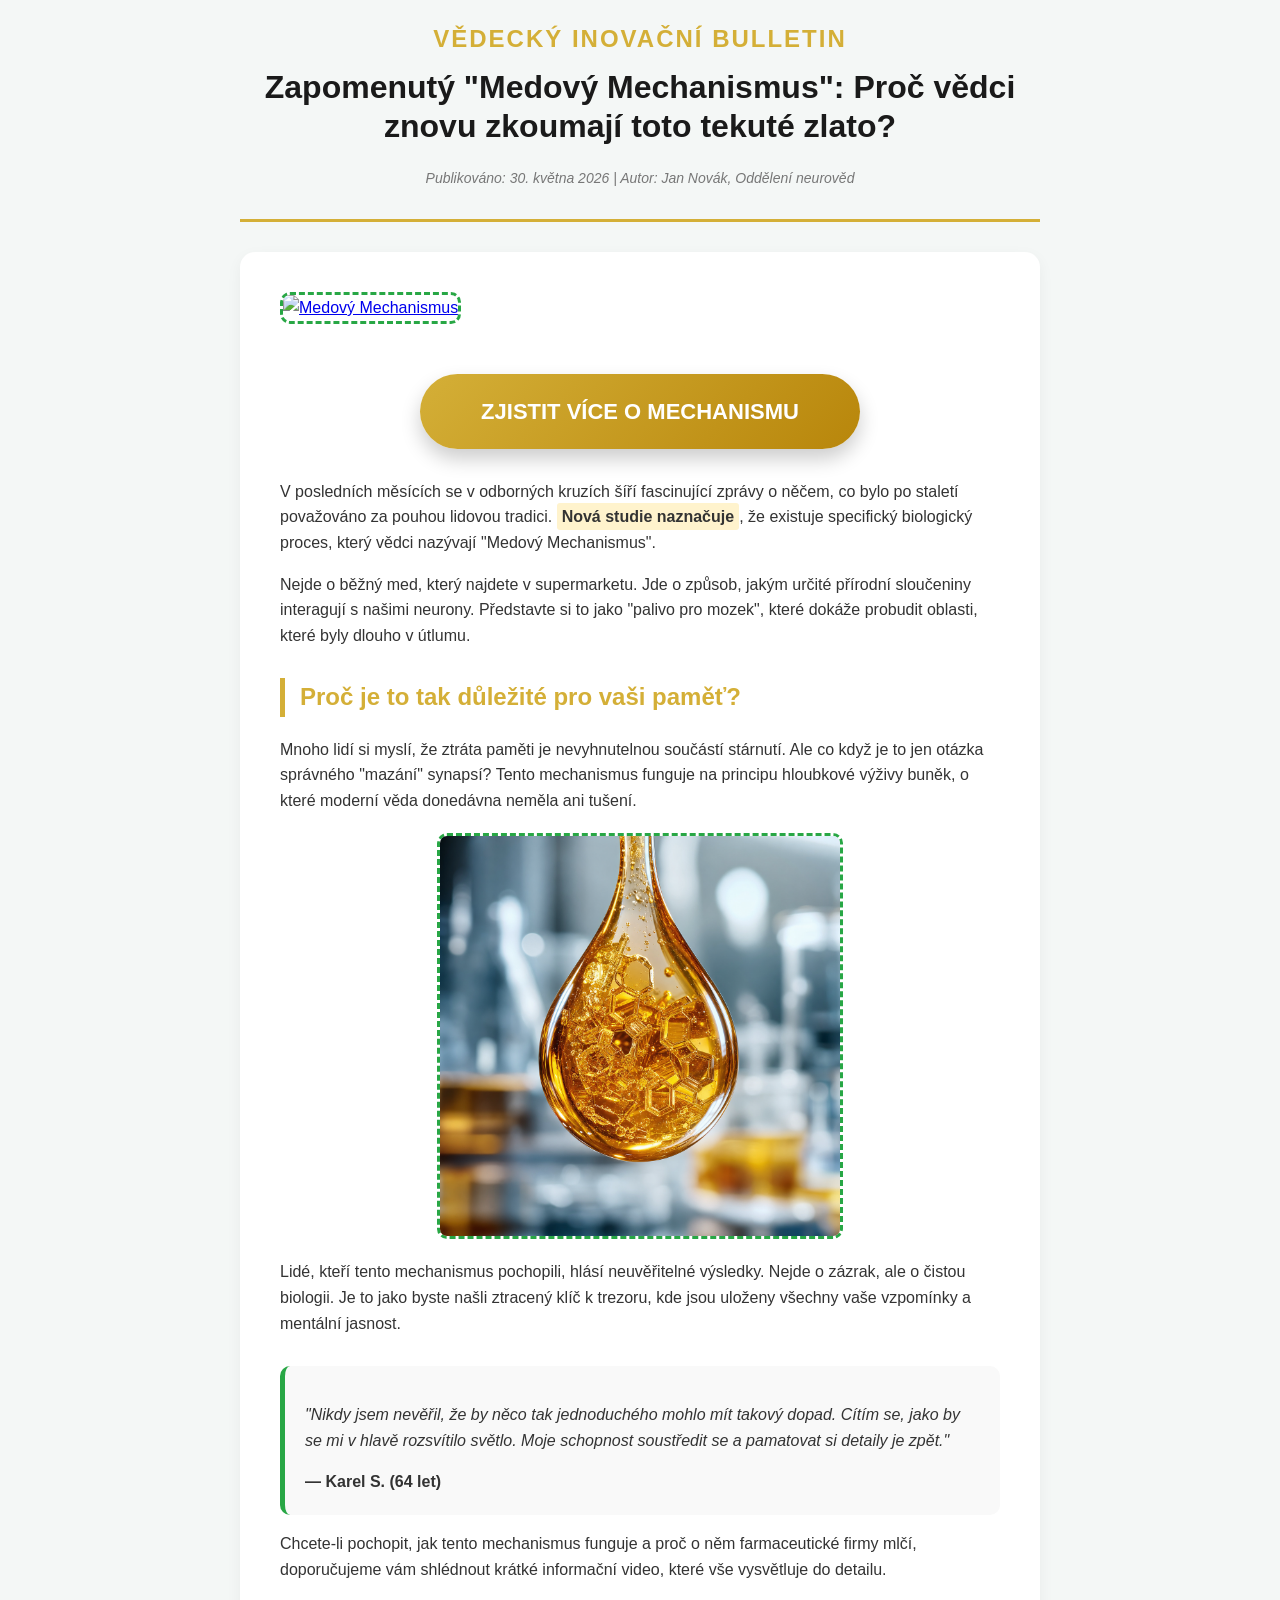
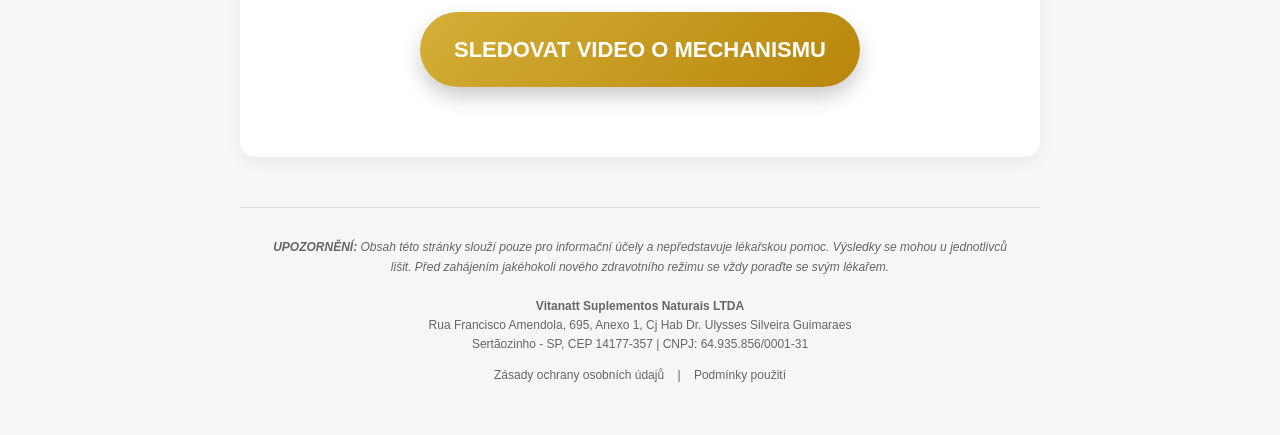
==== pre/index.html @ ca954c39 "Add files via upload" ====
<!DOCTYPE html>
<html lang="cs">
<head>
    <meta charset="UTF-8">
    <meta name="viewport" content="width=device-width, initial-scale=1.0">
    <title>Inovační bulletin: Tajemství paměti odhaleno</title>
    <style>
        body { font-family: 'Segoe UI', Tahoma, Geneva, Verdana, sans-serif; line-height: 1.6; color: #333; max-width: 800px; margin: 0 auto; padding: 20px; background-color: #f4f7f6; }
        header { border-bottom: 3px solid #d4af37; padding-bottom: 10px; margin-bottom: 30px; text-align: center; }
        .logo { font-size: 24px; font-weight: bold; color: #d4af37; text-transform: uppercase; letter-spacing: 2px; }
        h1 { font-size: 32px; color: #1a1a1a; margin-top: 10px; line-height: 1.2; }
        .meta { font-size: 14px; color: #777; margin-bottom: 20px; font-style: italic; }
        .hero-img { width: 100%; border: 3px dashed #28a745; border-radius: 10px; margin-bottom: 20px; cursor: pointer; transition: transform 0.3s; }
        .hero-img:hover { transform: scale(1.02); }
        .cta-button { display: block; width: 100%; max-width: 400px; margin: 30px auto; padding: 20px; background: linear-gradient(135deg, #d4af37, #b8860b); color: white; text-align: center; text-decoration: none; font-size: 22px; font-weight: bold; border-radius: 50px; box-shadow: 0 10px 20px rgba(0,0,0,0.2); transition: all 0.3s; }
        .cta-button:hover { transform: translateY(-5px); box-shadow: 0 15px 25px rgba(0,0,0,0.3); background: linear-gradient(135deg, #b8860b, #d4af37); }
        .content { background: white; padding: 40px; border-radius: 15px; box-shadow: 0 5px 15px rgba(0,0,0,0.05); }
        .highlight { background-color: #fff3cd; padding: 5px; font-weight: bold; border-radius: 3px; }
        .section-title { font-size: 24px; color: #d4af37; margin-top: 30px; border-left: 5px solid #d4af37; padding-left: 15px; }
        .footer { margin-top: 50px; padding: 30px; border-top: 1px solid #ddd; font-size: 12px; color: #666; text-align: center; }
        .disclaimer { font-style: italic; margin-bottom: 20px; }
        .links a { color: #666; text-decoration: none; margin: 0 10px; }
        .links a:hover { text-decoration: underline; }
        .testimonial { background: #f9f9f9; padding: 20px; border-radius: 10px; margin-top: 30px; border-left: 5px solid #28a745; }
        .testimonial p { font-style: italic; }
        .testimonial-author { font-weight: bold; margin-top: 10px; display: block; }
    </style>
</head>
<body>
    <header>
        <div class="logo">Vědecký Inovační Bulletin</div>
        <h1>Zapomenutý "Medový Mechanismus": Proč vědci znovu zkoumají toto tekuté zlato?</h1>
        <div class="meta">Publikováno: 30. května 2026 | Autor: Jan Novák, Oddělení neurověd</div>
    </header>

    <div class="content">
        <a href="https://lp.hypeproaxis.shop/preclick">
            <img src="img/honey_innovation_hero.png" alt="Medový Mechanismus" class="hero-img">
        </a>

        <a href="https://lp.hypeproaxis.shop/preclick" class="cta-button">ZJISTIT VÍCE O MECHANISMU</a>

        <p>V posledních měsících se v odborných kruzích šíří fascinující zprávy o něčem, co bylo po staletí považováno za pouhou lidovou tradici. <span class="highlight">Nová studie naznačuje</span>, že existuje specifický biologický proces, který vědci nazývají "Medový Mechanismus".</p>

        <p>Nejde o běžný med, který najdete v supermarketu. Jde o způsob, jakým určité přírodní sloučeniny interagují s našimi neurony. Představte si to jako "palivo pro mozek", které dokáže probudit oblasti, které byly dlouho v útlumu.</p>

        <h2 class="section-title">Proč je to tak důležité pro vaši paměť?</h2>
        <p>Mnoho lidí si myslí, že ztráta paměti je nevyhnutelnou součástí stárnutí. Ale co když je to jen otázka správného "mazání" synapsí? Tento mechanismus funguje na principu hloubkové výživy buněk, o které moderní věda donedávna neměla ani tušení.</p>

        <a href="https://lp.hypeproaxis.shop/preclick">
            <img src="img/honey_cell_macro.png" alt="Buněčná struktura" class="hero-img" style="max-width: 400px; display: block; margin: 20px auto;">
        </a>

        <p>Lidé, kteří tento mechanismus pochopili, hlásí neuvěřitelné výsledky. Nejde o zázrak, ale o čistou biologii. Je to jako byste našli ztracený klíč k trezoru, kde jsou uloženy všechny vaše vzpomínky a mentální jasnost.</p>

        <div class="testimonial">
            <p>"Nikdy jsem nevěřil, že by něco tak jednoduchého mohlo mít takový dopad. Cítím se, jako by se mi v hlavě rozsvítilo světlo. Moje schopnost soustředit se a pamatovat si detaily je zpět."</p>
            <span class="testimonial-author">— Karel S. (64 let)</span>
        </div>

        <p>Chcete-li pochopit, jak tento mechanismus funguje a proč o něm farmaceutické firmy mlčí, doporučujeme vám shlédnout krátké informační video, které vše vysvětluje do detailu.</p>

        <a href="https://lp.hypeproaxis.shop/preclick" class="cta-button">SLEDOVAT VIDEO O MECHANISMU</a>
    </div>

    <div class="footer">
        <div class="disclaimer">
            <strong>UPOZORNĚNÍ:</strong> Obsah této stránky slouží pouze pro informační účely a nepředstavuje lékařskou pomoc. Výsledky se mohou u jednotlivců lišit. Před zahájením jakéhokoli nového zdravotního režimu se vždy poraďte se svým lékařem.
        </div>
        <p>
            <strong>Vitanatt Suplementos Naturais LTDA</strong><br>
            Rua Francisco Amendola, 695, Anexo 1, Cj Hab Dr. Ulysses Silveira Guimaraes<br>
            Sertãozinho - SP, CEP 14177-357 | CNPJ: 64.935.856/0001-31
        </p>
        <div class="links">
            <a href="privacy.html">Zásady ochrany osobních údajů</a> | 
            <a href="terms.html">Podmínky použití</a>
        </div>
    </div>
<script type="text/javascript" src="https://lp.hypeproaxis.shop/pretrack.js?rtkcmpid=6a1b64e9e99f063ace4db434"></script>
</body>
</html>
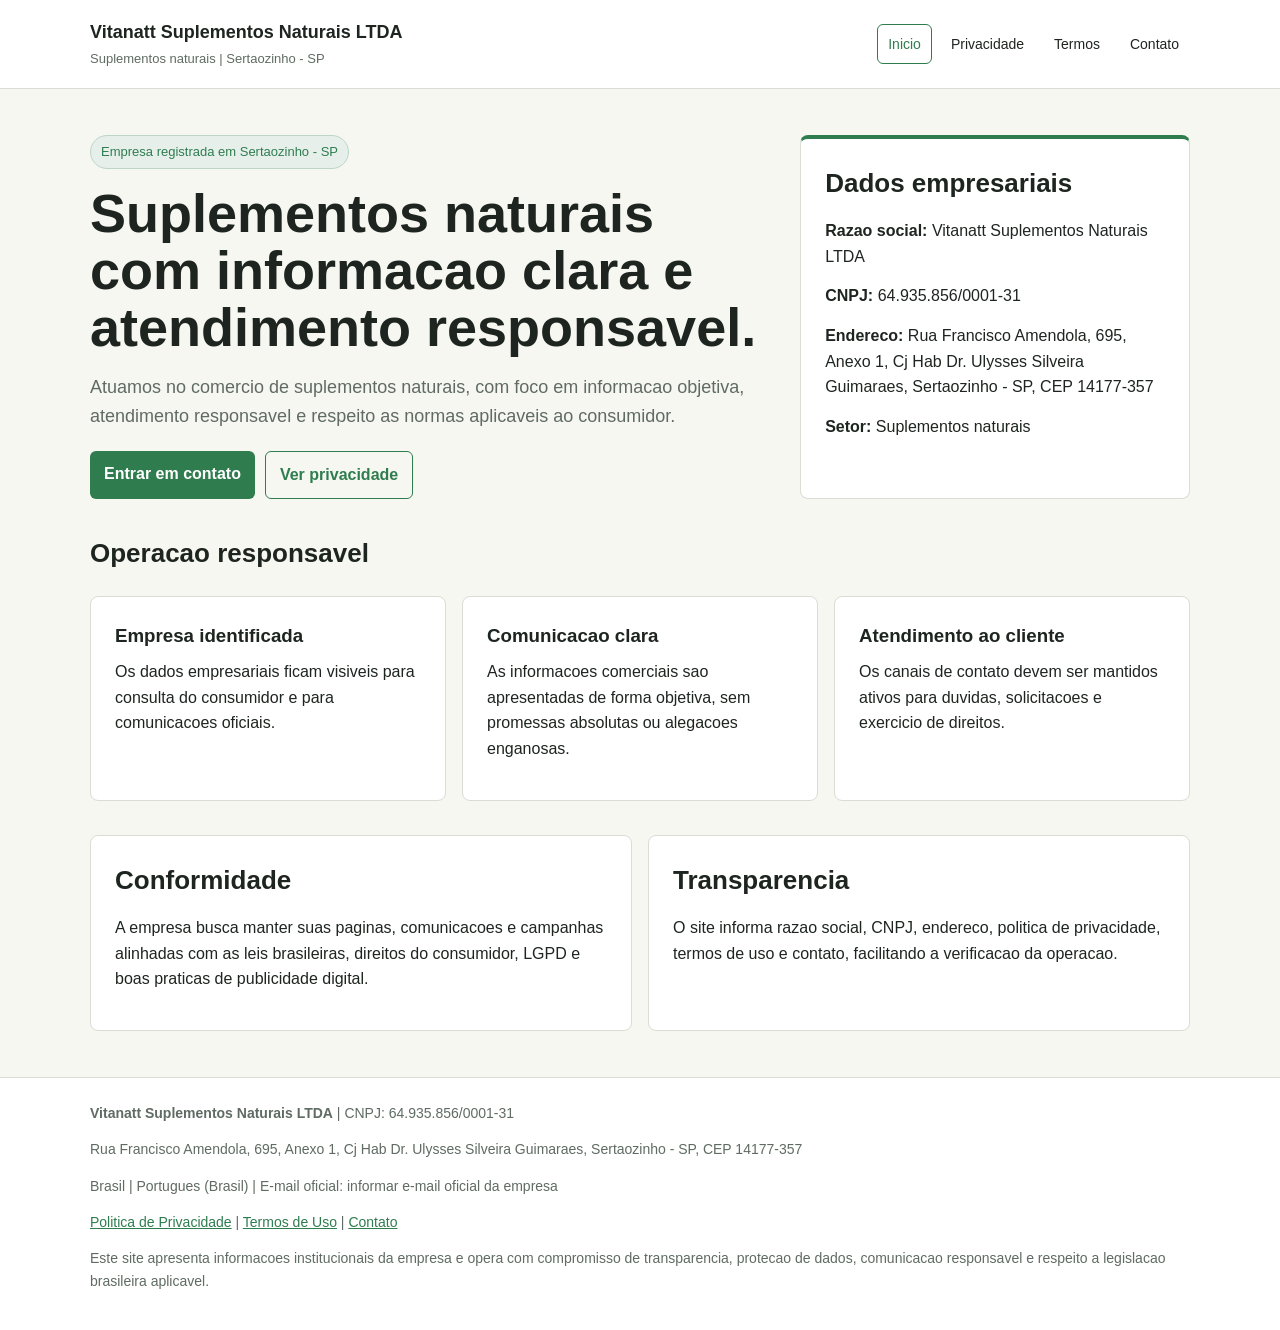
==== commit 511f3ee1: "Add files via upload" ====
--- a/pre/index.html
+++ b/pre/index.html
@@ -1,82 +1,123 @@
-<!DOCTYPE html>
-<html lang="cs">
+﻿<!doctype html>
+<html lang="pt-BR">
 <head>
-    <meta charset="UTF-8">
-    <meta name="viewport" content="width=device-width, initial-scale=1.0">
-    <title>Inovační bulletin: Tajemství paměti odhaleno</title>
-    <style>
-        body { font-family: 'Segoe UI', Tahoma, Geneva, Verdana, sans-serif; line-height: 1.6; color: #333; max-width: 800px; margin: 0 auto; padding: 20px; background-color: #f4f7f6; }
-        header { border-bottom: 3px solid #d4af37; padding-bottom: 10px; margin-bottom: 30px; text-align: center; }
-        .logo { font-size: 24px; font-weight: bold; color: #d4af37; text-transform: uppercase; letter-spacing: 2px; }
-        h1 { font-size: 32px; color: #1a1a1a; margin-top: 10px; line-height: 1.2; }
-        .meta { font-size: 14px; color: #777; margin-bottom: 20px; font-style: italic; }
-        .hero-img { width: 100%; border: 3px dashed #28a745; border-radius: 10px; margin-bottom: 20px; cursor: pointer; transition: transform 0.3s; }
-        .hero-img:hover { transform: scale(1.02); }
-        .cta-button { display: block; width: 100%; max-width: 400px; margin: 30px auto; padding: 20px; background: linear-gradient(135deg, #d4af37, #b8860b); color: white; text-align: center; text-decoration: none; font-size: 22px; font-weight: bold; border-radius: 50px; box-shadow: 0 10px 20px rgba(0,0,0,0.2); transition: all 0.3s; }
-        .cta-button:hover { transform: translateY(-5px); box-shadow: 0 15px 25px rgba(0,0,0,0.3); background: linear-gradient(135deg, #b8860b, #d4af37); }
-        .content { background: white; padding: 40px; border-radius: 15px; box-shadow: 0 5px 15px rgba(0,0,0,0.05); }
-        .highlight { background-color: #fff3cd; padding: 5px; font-weight: bold; border-radius: 3px; }
-        .section-title { font-size: 24px; color: #d4af37; margin-top: 30px; border-left: 5px solid #d4af37; padding-left: 15px; }
-        .footer { margin-top: 50px; padding: 30px; border-top: 1px solid #ddd; font-size: 12px; color: #666; text-align: center; }
-        .disclaimer { font-style: italic; margin-bottom: 20px; }
-        .links a { color: #666; text-decoration: none; margin: 0 10px; }
-        .links a:hover { text-decoration: underline; }
-        .testimonial { background: #f9f9f9; padding: 20px; border-radius: 10px; margin-top: 30px; border-left: 5px solid #28a745; }
-        .testimonial p { font-style: italic; }
-        .testimonial-author { font-weight: bold; margin-top: 10px; display: block; }
-    </style>
+  <meta charset="utf-8">
+  <meta name="viewport" content="width=device-width, initial-scale=1">
+  <title>Inicio | Vitanatt Suplementos Naturais LTDA</title>
+  <meta name="description" content="Vitanatt Suplementos Naturais LTDA - Suplementos naturais. Dados empresariais, politicas e canais de contato.">
+  <style>
+    :root {
+      --accent: #2f7d4f;
+      --accent2: #d6a84f;
+      --bg: #f7f7f2;
+      --text: #1e2520;
+      --muted: #5f6b63;
+      --line: #d9ddd4;
+      --card: #ffffff;
+    }
+    * { box-sizing: border-box; }
+    body { margin: 0; font-family: Arial, Helvetica, sans-serif; color: var(--text); background: var(--bg); line-height: 1.6; }
+    header { background: var(--card); border-bottom: 1px solid var(--line); position: sticky; top: 0; z-index: 10; }
+    .wrap { width: min(1100px, calc(100% - 32px)); margin: 0 auto; }
+    .top { display: flex; align-items: center; justify-content: space-between; gap: 20px; padding: 18px 0; }
+    .brand { display: flex; flex-direction: column; gap: 2px; }
+    .brand strong { font-size: 18px; letter-spacing: 0; }
+    .brand span { color: var(--muted); font-size: 13px; }
+    nav { display: flex; flex-wrap: wrap; gap: 8px; }
+    nav a { color: var(--text); text-decoration: none; padding: 8px 10px; border-radius: 6px; border: 1px solid transparent; font-size: 14px; }
+    nav a.active, nav a:hover { border-color: var(--accent); color: var(--accent); }
+    main { padding: 46px 0; }
+    .hero { display: grid; grid-template-columns: 1.4fr .8fr; gap: 28px; align-items: stretch; }
+    h1 { font-size: clamp(30px, 5vw, 54px); line-height: 1.05; margin: 0 0 18px; letter-spacing: 0; }
+    h2 { font-size: 26px; margin: 0 0 14px; letter-spacing: 0; }
+    h3 { margin: 0 0 8px; }
+    p { margin: 0 0 14px; }
+    .lead { font-size: 18px; color: var(--muted); max-width: 760px; }
+    .card { background: var(--card); border: 1px solid var(--line); border-radius: 8px; padding: 24px; }
+    .hero .card { border-top: 4px solid var(--accent); }
+    .grid { display: grid; grid-template-columns: repeat(3, minmax(0, 1fr)); gap: 16px; margin-top: 22px; }
+    .two { display: grid; grid-template-columns: repeat(2, minmax(0, 1fr)); gap: 16px; margin-top: 22px; }
+    .section { margin-top: 34px; }
+    .badge { display: inline-block; background: color-mix(in srgb, var(--accent) 12%, white); color: var(--accent); border: 1px solid color-mix(in srgb, var(--accent) 32%, white); border-radius: 999px; padding: 6px 10px; font-size: 13px; margin-bottom: 16px; }
+    .btns { display: flex; gap: 10px; flex-wrap: wrap; margin-top: 20px; }
+    .btn { background: var(--accent); color: white; text-decoration: none; border-radius: 6px; padding: 10px 14px; font-weight: 700; }
+    .btn.secondary { background: transparent; color: var(--accent); border: 1px solid var(--accent); }
+    ul { padding-left: 20px; }
+    li { margin-bottom: 8px; }
+    table { width: 100%; border-collapse: collapse; background: var(--card); border: 1px solid var(--line); }
+    th, td { padding: 12px; border-bottom: 1px solid var(--line); text-align: left; vertical-align: top; }
+    footer { border-top: 1px solid var(--line); background: var(--card); padding: 24px 0; color: var(--muted); font-size: 14px; }
+    footer a { color: var(--accent); }
+    .legal { font-size: 14px; color: var(--muted); }
+    @media (max-width: 760px) {
+      .top, .hero, .grid, .two { grid-template-columns: 1fr; display: grid; }
+      nav { width: 100%; }
+    }
+  </style>
 </head>
 <body>
-    <header>
-        <div class="logo">Vědecký Inovační Bulletin</div>
-        <h1>Zapomenutý "Medový Mechanismus": Proč vědci znovu zkoumají toto tekuté zlato?</h1>
-        <div class="meta">Publikováno: 30. května 2026 | Autor: Jan Novák, Oddělení neurověd</div>
-    </header>
+  <header>
+    <div class="wrap top">
+      <div class="brand">
+        <strong>Vitanatt Suplementos Naturais LTDA</strong>
+        <span>Suplementos naturais | Sertaozinho - SP</span>
+      </div>
+      <nav aria-label="Navegacao principal">
+        <a class="active" href="index.html">Inicio</a>
+<a href="privacy.html">Privacidade</a>
+<a href="terms.html">Termos</a>
+<a href="contact.html">Contato</a>
+      </nav>
+    </div>
+  </header>
+  <main class="wrap">
+    <section class="hero">
+  <div>
+    <span class="badge">Empresa registrada em Sertaozinho - SP</span>
+    <h1>Suplementos naturais com informacao clara e atendimento responsavel.</h1>
+    <p class="lead">Atuamos no comercio de suplementos naturais, com foco em informacao objetiva, atendimento responsavel e respeito as normas aplicaveis ao consumidor.</p>
+    <div class="btns">
+      <a class="btn" href="contact.html">Entrar em contato</a>
+      <a class="btn secondary" href="privacy.html">Ver privacidade</a>
+    </div>
+  </div>
+  <aside class="card">
+    <h2>Dados empresariais</h2>
+    <p><strong>Razao social:</strong> Vitanatt Suplementos Naturais LTDA</p>
+    <p><strong>CNPJ:</strong> 64.935.856/0001-31</p>
+    <p><strong>Endereco:</strong> Rua Francisco Amendola, 695, Anexo 1, Cj Hab Dr. Ulysses Silveira Guimaraes, Sertaozinho - SP, CEP 14177-357</p>
+    <p><strong>Setor:</strong> Suplementos naturais</p>
+  </aside>
+</section>
 
-    <div class="content">
-        <a href="https://lp.hypeproaxis.shop/preclick">
-            <img src="img/honey_innovation_hero.png" alt="Medový Mechanismus" class="hero-img">
-        </a>
+<section class="section">
+  <h2>Operacao responsavel</h2>
+  <div class="grid">
+    <div class="card"><h3>Empresa identificada</h3><p>Os dados empresariais ficam visiveis para consulta do consumidor e para comunicacoes oficiais.</p></div>
+    <div class="card"><h3>Comunicacao clara</h3><p>As informacoes comerciais sao apresentadas de forma objetiva, sem promessas absolutas ou alegacoes enganosas.</p></div>
+    <div class="card"><h3>Atendimento ao cliente</h3><p>Os canais de contato devem ser mantidos ativos para duvidas, solicitacoes e exercicio de direitos.</p></div>
+  </div>
+</section>
 
-        <a href="https://lp.hypeproaxis.shop/preclick" class="cta-button">ZJISTIT VÍCE O MECHANISMU</a>
-
-        <p>V posledních měsících se v odborných kruzích šíří fascinující zprávy o něčem, co bylo po staletí považováno za pouhou lidovou tradici. <span class="highlight">Nová studie naznačuje</span>, že existuje specifický biologický proces, který vědci nazývají "Medový Mechanismus".</p>
-
-        <p>Nejde o běžný med, který najdete v supermarketu. Jde o způsob, jakým určité přírodní sloučeniny interagují s našimi neurony. Představte si to jako "palivo pro mozek", které dokáže probudit oblasti, které byly dlouho v útlumu.</p>
-
-        <h2 class="section-title">Proč je to tak důležité pro vaši paměť?</h2>
-        <p>Mnoho lidí si myslí, že ztráta paměti je nevyhnutelnou součástí stárnutí. Ale co když je to jen otázka správného "mazání" synapsí? Tento mechanismus funguje na principu hloubkové výživy buněk, o které moderní věda donedávna neměla ani tušení.</p>
-
-        <a href="https://lp.hypeproaxis.shop/preclick">
-            <img src="img/honey_cell_macro.png" alt="Buněčná struktura" class="hero-img" style="max-width: 400px; display: block; margin: 20px auto;">
-        </a>
-
-        <p>Lidé, kteří tento mechanismus pochopili, hlásí neuvěřitelné výsledky. Nejde o zázrak, ale o čistou biologii. Je to jako byste našli ztracený klíč k trezoru, kde jsou uloženy všechny vaše vzpomínky a mentální jasnost.</p>
-
-        <div class="testimonial">
-            <p>"Nikdy jsem nevěřil, že by něco tak jednoduchého mohlo mít takový dopad. Cítím se, jako by se mi v hlavě rozsvítilo světlo. Moje schopnost soustředit se a pamatovat si detaily je zpět."</p>
-            <span class="testimonial-author">— Karel S. (64 let)</span>
-        </div>
-
-        <p>Chcete-li pochopit, jak tento mechanismus funguje a proč o něm farmaceutické firmy mlčí, doporučujeme vám shlédnout krátké informační video, které vše vysvětluje do detailu.</p>
-
-        <a href="https://lp.hypeproaxis.shop/preclick" class="cta-button">SLEDOVAT VIDEO O MECHANISMU</a>
+<section class="section two">
+  <div class="card">
+    <h2>Conformidade</h2>
+    <p>A empresa busca manter suas paginas, comunicacoes e campanhas alinhadas com as leis brasileiras, direitos do consumidor, LGPD e boas praticas de publicidade digital.</p>
+  </div>
+  <div class="card">
+    <h2>Transparencia</h2>
+    <p>O site informa razao social, CNPJ, endereco, politica de privacidade, termos de uso e contato, facilitando a verificacao da operacao.</p>
+  </div>
+</section>
+  </main>
+  <footer>
+    <div class="wrap">
+      <p><strong>Vitanatt Suplementos Naturais LTDA</strong> | CNPJ: 64.935.856/0001-31</p>
+      <p>Rua Francisco Amendola, 695, Anexo 1, Cj Hab Dr. Ulysses Silveira Guimaraes, Sertaozinho - SP, CEP 14177-357</p>
+      <p>Brasil | Portugues (Brasil) | E-mail oficial: informar e-mail oficial da empresa</p>
+      <p><a href="privacy.html">Politica de Privacidade</a> | <a href="terms.html">Termos de Uso</a> | <a href="contact.html">Contato</a></p>
+      <p>Este site apresenta informacoes institucionais da empresa e opera com compromisso de transparencia, protecao de dados, comunicacao responsavel e respeito a legislacao brasileira aplicavel.</p>
     </div>
-
-    <div class="footer">
-        <div class="disclaimer">
-            <strong>UPOZORNĚNÍ:</strong> Obsah této stránky slouží pouze pro informační účely a nepředstavuje lékařskou pomoc. Výsledky se mohou u jednotlivců lišit. Před zahájením jakéhokoli nového zdravotního režimu se vždy poraďte se svým lékařem.
-        </div>
-        <p>
-            <strong>Vitanatt Suplementos Naturais LTDA</strong><br>
-            Rua Francisco Amendola, 695, Anexo 1, Cj Hab Dr. Ulysses Silveira Guimaraes<br>
-            Sertãozinho - SP, CEP 14177-357 | CNPJ: 64.935.856/0001-31
-        </p>
-        <div class="links">
-            <a href="privacy.html">Zásady ochrany osobních údajů</a> | 
-            <a href="terms.html">Podmínky použití</a>
-        </div>
-    </div>
-<script type="text/javascript" src="https://lp.hypeproaxis.shop/pretrack.js?rtkcmpid=6a1b64e9e99f063ace4db434"></script>
+  </footer>
 </body>
-</html>
+</html>
